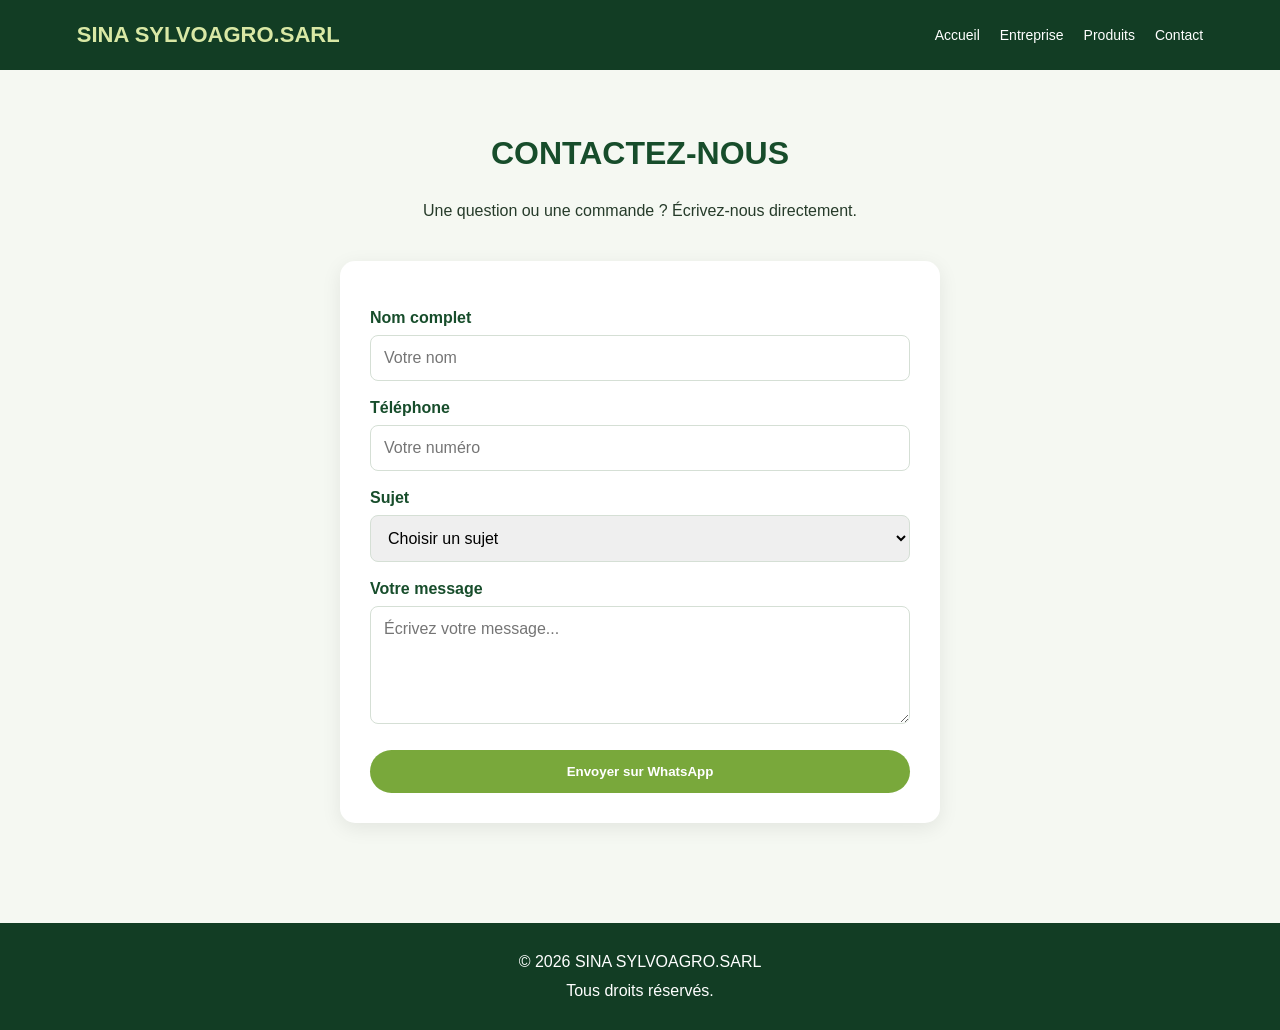
==== pages/contact.html @ 4dee8718 "Premiere version du site SINA SYLVOAGRO" ====
<!DOCTYPE html>
<html lang="fr">
<head>
    <meta charset="UTF-8">
    <meta name="viewport" content="width=device-width, initial-scale=1.0">

    <title>Contact | SINA SYLVOAGRO.SARL</title>

    <link rel="stylesheet" href="../style.css">
</head>

<body>

<header>
    <div class="logo">SINA SYLVOAGRO.SARL</div>

    <nav>
        <a href="../index.html">Accueil</a>
        <a href="entreprise.html">Entreprise</a>
        <a href="produits.html">Produits</a>
        <a href="contact.html">Contact</a>
    </nav>
</header>

<main class="presentation">

    <h1>CONTACTEZ-NOUS</h1>

    <p>
        Une question ou une commande ?
        Écrivez-nous directement.
    </p>

    <div class="formulaire">

        <form id="contactForm">

            <label for="nom">Nom complet</label>
            <input type="text" id="nom"
                   placeholder="Votre nom" required>

            <label for="telephone">Téléphone</label>
            <input type="tel" id="telephone"
                   placeholder="Votre numéro" required>

            <label for="sujet">Sujet</label>
            <select id="sujet" required>
                <option value="">Choisir un sujet</option>
                <option value="Commande">Commande</option>
                <option value="Information">Demande d'information</option>
                <option value="Partenariat">Partenariat</option>
                <option value="Autre">Autre</option>
            </select>

            <label for="message">Votre message</label>
            <textarea id="message"
                      placeholder="Écrivez votre message..."
                      rows="5" required></textarea>

            <button type="submit" class="bouton">
                Envoyer sur WhatsApp
            </button>

        </form>

    </div>

</main>

<footer>
    <p>© 2026 SINA SYLVOAGRO.SARL</p>
    <p>Tous droits réservés.</p>
</footer>

<script src="../script.js"></script>

</body>
</html>
---- style.css ----
/* DESIGN GENERAL */
* {
    margin: 0;
    padding: 0;
    box-sizing: border-box;
}

body {
    font-family: Arial, sans-serif;
    background: #f5f8f2;
    color: #263b2a;
}

/* MENU */
header {
    background: #123d24;
    color: white;
    padding: 22px 6%;
    display: flex;
    justify-content: space-between;
    align-items: center;
    flex-wrap: wrap;
    gap: 18px;
}

.logo {
    font-size: 22px;
    font-weight: bold;
    color: #d9e8a5;
}

nav {
    display: flex;
    gap: 20px;
    flex-wrap: wrap;
}

nav a {
    color: white;
    text-decoration: none;
    font-size: 14px;
}

/* ACCUEIL */
.accueil {
    min-height: 430px;
    background: linear-gradient(
        rgba(5, 35, 15, 0.75),
        rgba(5, 35, 15, 0.75)
    ), url("images/accueil.jpg");

    background-size: cover;
    background-position: center;
    color: white;
    padding: 100px 8%;
    text-align: center;
}

.accueil h1 {
    font-size: 38px;
    margin-bottom: 20px;
}

.accueil p {
    font-size: 18px;
    margin-bottom: 30px;
    line-height: 1.6;
}

.bouton {
    display: inline-block;
    background: #79a83b;
    color: white;
    padding: 14px 25px;
    border-radius: 30px;
    text-decoration: none;
    font-weight: bold;
}

/* PRESENTATION */
.presentation {
    padding: 65px 8%;
    text-align: center;
}

.presentation h2 {
    color: #246336;
    font-size: 30px;
    margin-bottom: 20px;
}

.presentation p {
    max-width: 700px;
    margin: auto;
    line-height: 1.8;
}

/* PIED DE PAGE */
footer {
    background: #123d24;
    color: white;
    text-align: center;
    padding: 25px;
    line-height: 1.8;
}

/* TELEPHONES */
@media (max-width: 600px) {
    header {
        flex-direction: column;
    }

    nav {
        justify-content: center;
        gap: 12px;
    }

    .accueil {
        padding: 80px 6%;
    }

    .accueil h1 {
        font-size: 28px;
    }

    .accueil p {
        font-size: 16px;
    }
}


/* CATALOGUE DES PRODUITS */

.catalogue {
    display: grid;
    grid-template-columns: repeat(
        auto-fit,
        minmax(230px, 1fr)
    );
    gap: 25px;
    margin: 40px auto;
    max-width: 1000px;
}

.produit {
    background: white;
    padding: 30px 20px;
    border-radius: 15px;
    box-shadow: 0 5px 20px rgba(0,0,0,0.08);
    transition: 0.3s;
}

.produit:hover {
    transform: translateY(-5px);
    box-shadow: 0 10px 25px rgba(0,0,0,0.15);
}

.produit h2 {
    color: #246336;
    margin-bottom: 15px;
}

.produit p {
    line-height: 1.7;
}

/* TITRES DES PAGES */

.presentation h1 {
    color: #174d2b;
    margin-bottom: 25px;
}

/* BOUTONS */

.bouton {
    transition: 0.3s;
}

.bouton:hover {
    background: #174d2b;
    transform: scale(1.03);
}


/* FORMULAIRE DE CONTACT */

.formulaire {
    max-width: 600px;
    margin: 35px auto;
    padding: 30px;
    background: white;
    border-radius: 15px;
    box-shadow: 0 5px 20px rgba(0,0,0,0.08);
    text-align: left;
}

.formulaire label {
    display: block;
    margin: 18px 0 8px;
    color: #174d2b;
    font-weight: bold;
}

.formulaire input,
.formulaire select,
.formulaire textarea {
    width: 100%;
    padding: 13px;
    border: 1px solid #d5dfd5;
    border-radius: 8px;
    font-size: 16px;
    font-family: Arial, sans-serif;
}

.formulaire textarea {
    resize: vertical;
}

.formulaire button {
    margin-top: 22px;
    border: none;
    cursor: pointer;
    width: 100%;
}
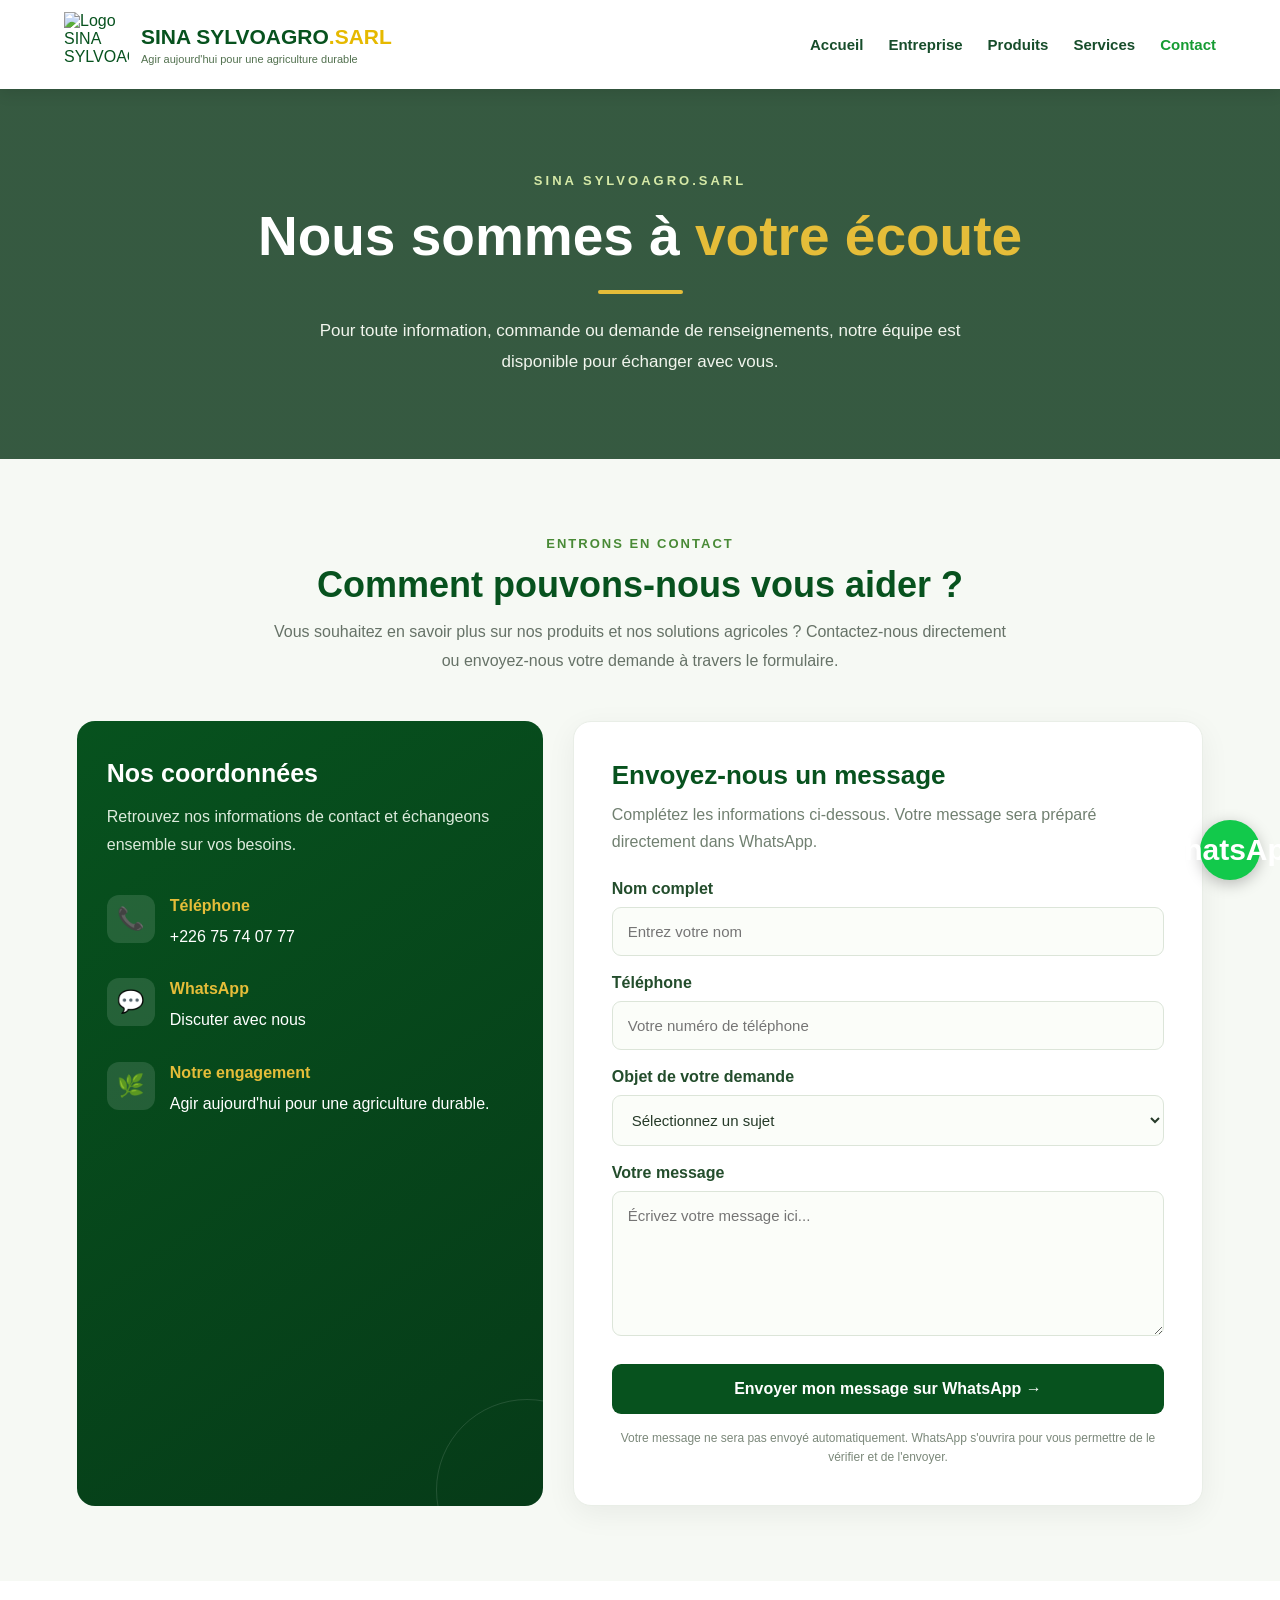
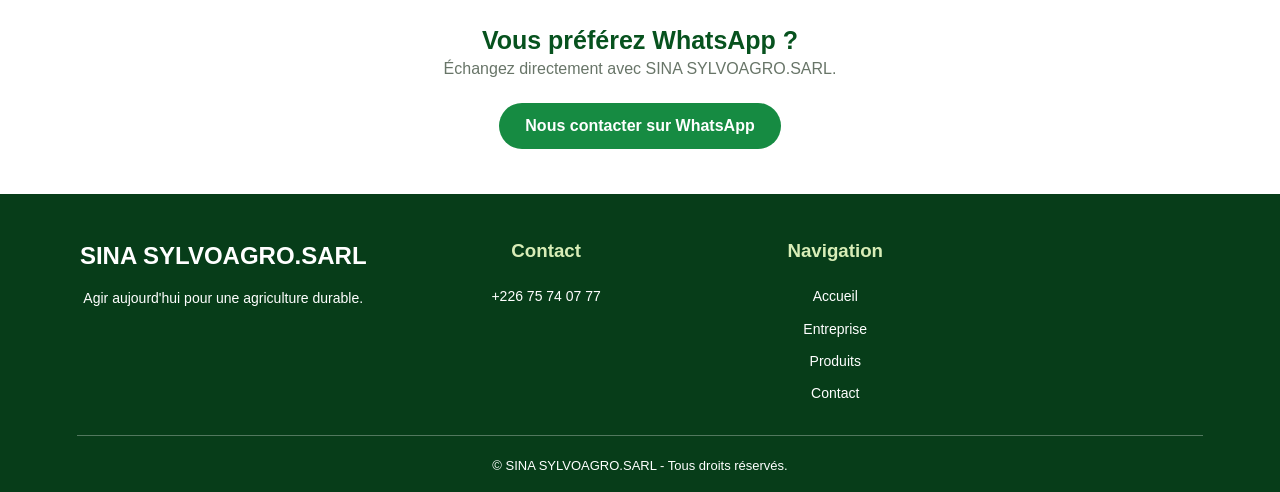
==== commit a23e9690: "Modernisation des pages Entreprise et Contact" ====
--- a/pages/contact.html
+++ b/pages/contact.html
@@ -1,80 +1,584 @@
-
 <!DOCTYPE html>
 <html lang="fr">
 <head>
     <meta charset="UTF-8">
     <meta name="viewport" content="width=device-width, initial-scale=1.0">
+    <meta name="theme-color" content="#07521e">
+
+    <meta name="description" content="Contactez SINA SYLVOAGRO.SARL pour vos commandes, renseignements et conseils agricoles au Burkina Faso.">
 
     <title>Contact | SINA SYLVOAGRO.SARL</title>
 
     <link rel="stylesheet" href="../style.css">
+
+    <style>
+        * {
+            box-sizing: border-box;
+        }
+
+        .contact-hero {
+            min-height: 370px;
+            display: flex;
+            align-items: center;
+            justify-content: center;
+            text-align: center;
+            padding: 70px 20px;
+            color: white;
+            background:
+                linear-gradient(rgba(0, 45, 15, .78), rgba(0, 45, 15, .78)),
+                url("https://images.unsplash.com/photo-1500382017468-9049fed747ef?w=1800&q=85")
+                center/cover no-repeat;
+        }
+
+        .contact-hero .surtitre {
+            color: #d6e9a7;
+            letter-spacing: 3px;
+            font-weight: bold;
+        }
+
+        .contact-hero h1 {
+            font-size: clamp(35px, 6vw, 55px);
+            margin: 15px 0;
+            color: white;
+        }
+
+        .contact-hero h1 span {
+            color: #e5bd39;
+        }
+
+        .contact-hero .description {
+            max-width: 650px;
+            margin: auto;
+            font-size: 17px;
+            line-height: 1.8;
+            color: #f1f5ed;
+        }
+
+        .trait-contact {
+            width: 85px;
+            height: 4px;
+            background: #e5bd39;
+            margin: 22px auto;
+            border-radius: 10px;
+        }
+
+        .contact-section {
+            padding: 75px 6%;
+            background: #f6f9f4;
+        }
+
+        .contact-intro {
+            text-align: center;
+            max-width: 750px;
+            margin: 0 auto 45px;
+        }
+
+        .contact-intro .petit-titre {
+            color: #498a36;
+            font-weight: bold;
+            letter-spacing: 2px;
+            text-transform: uppercase;
+            font-size: 13px;
+        }
+
+        .contact-intro h2 {
+            color: #07521e;
+            font-size: clamp(27px, 4vw, 36px);
+            margin: 12px 0;
+        }
+
+        .contact-intro p {
+            color: #667267;
+            line-height: 1.8;
+        }
+
+        .contact-layout {
+            max-width: 1150px;
+            margin: auto;
+            display: grid;
+            grid-template-columns: .85fr 1.15fr;
+            gap: 30px;
+            align-items: stretch;
+        }
+
+        .contact-infos {
+            background: linear-gradient(145deg, #07521e, #063b18);
+            color: white;
+            padding: 38px 30px;
+            border-radius: 18px;
+            position: relative;
+            overflow: hidden;
+        }
+
+        .contact-infos::after {
+            content: "";
+            position: absolute;
+            width: 180px;
+            height: 180px;
+            border: 1px solid rgba(255,255,255,.12);
+            border-radius: 50%;
+            right: -75px;
+            bottom: -75px;
+        }
+
+        .contact-infos h3 {
+            font-size: 25px;
+            margin: 0 0 15px;
+            color: white;
+        }
+
+        .contact-infos .intro-infos {
+            color: #dcebdc;
+            line-height: 1.8;
+            margin-bottom: 35px;
+        }
+
+        .contact-item {
+            display: flex;
+            align-items: flex-start;
+            gap: 15px;
+            margin: 28px 0;
+        }
+
+        .contact-icon {
+            width: 48px;
+            height: 48px;
+            min-width: 48px;
+            display: flex;
+            align-items: center;
+            justify-content: center;
+            background: rgba(255,255,255,.12);
+            border-radius: 12px;
+            font-size: 22px;
+        }
+
+        .contact-item h4 {
+            margin: 2px 0 8px;
+            color: #e5bd39;
+            font-size: 16px;
+        }
+
+        .contact-item p,
+        .contact-item a {
+            color: white;
+            text-decoration: none;
+            line-height: 1.7;
+            overflow-wrap: anywhere;
+        }
+
+        .contact-item a:hover {
+            color: #e5bd39;
+        }
+
+        .contact-form-card {
+            background: white;
+            padding: 38px;
+            border-radius: 18px;
+            box-shadow: 0 8px 30px rgba(0,0,0,.06);
+            border: 1px solid #e9eee7;
+        }
+
+        .contact-form-card h3 {
+            color: #07521e;
+            font-size: 26px;
+            margin: 0 0 10px;
+        }
+
+        .form-description {
+            color: #718071;
+            line-height: 1.7;
+            margin-bottom: 25px;
+        }
+
+        .contact-form-card label {
+            display: block;
+            color: #234d2c;
+            font-weight: 600;
+            margin: 18px 0 9px;
+        }
+
+        .contact-form-card input,
+        .contact-form-card select,
+        .contact-form-card textarea {
+            width: 100%;
+            padding: 15px;
+            border: 1px solid #dce5d9;
+            border-radius: 9px;
+            background: #fbfdf9;
+            font-size: 15px;
+            font-family: inherit;
+            color: #263a29;
+            transition: .2s;
+        }
+
+        .contact-form-card input:focus,
+        .contact-form-card select:focus,
+        .contact-form-card textarea:focus {
+            outline: none;
+            border-color: #398c43;
+            box-shadow: 0 0 0 3px rgba(57,140,67,.10);
+        }
+
+        .contact-form-card textarea {
+            min-height: 145px;
+            resize: vertical;
+        }
+
+        .contact-form-card button {
+            width: 100%;
+            margin-top: 24px;
+            padding: 16px;
+            border: none;
+            border-radius: 9px;
+            background: #07521e;
+            color: white;
+            font-weight: bold;
+            font-size: 16px;
+            cursor: pointer;
+            transition: .3s;
+        }
+
+        .contact-form-card button:hover {
+            background: #0b7130;
+            transform: translateY(-2px);
+        }
+
+        .form-note {
+            text-align: center;
+            color: #7b887a;
+            font-size: 12px;
+            line-height: 1.6;
+            margin-top: 15px;
+        }
+
+        .contact-bas {
+            background: white;
+            padding: 45px 6%;
+            text-align: center;
+        }
+
+        .contact-bas h2 {
+            color: #07521e;
+            font-size: 25px;
+        }
+
+        .contact-bas p {
+            color: #687568;
+            line-height: 1.7;
+            margin-bottom: 20px;
+        }
+
+        .contact-whatsapp {
+            display: inline-block;
+            padding: 14px 26px;
+            border-radius: 30px;
+            background: #168b42;
+            color: white;
+            font-weight: bold;
+            text-decoration: none;
+            transition: .3s;
+        }
+
+        .contact-whatsapp:hover {
+            background: #07521e;
+        }
+
+        @media(max-width: 850px) {
+            .contact-layout {
+                grid-template-columns: 1fr;
+            }
+        }
+
+        @media(max-width: 600px) {
+            .contact-hero {
+                min-height: 300px;
+                padding: 55px 18px;
+            }
+
+            .contact-section {
+                padding: 50px 5%;
+            }
+
+            .contact-infos,
+            .contact-form-card {
+                padding: 27px 20px;
+            }
+
+            .contact-bas {
+                padding: 35px 5%;
+            }
+        }
+    </style>
 </head>
 
 <body>
 
-<header>
-    <div class="logo">SINA SYLVOAGRO.SARL</div>
-
-    <nav>
+<!-- EN-TÊTE -->
+<header class="site-header">
+
+    <a href="../index.html" class="identite">
+        <img src="../images/logo.png"
+             alt="Logo SINA SYLVOAGRO"
+             class="logo-image">
+
+        <span class="nom-entreprise">
+            SINA SYLVOAGRO<span>.SARL</span>
+            <small>Agir aujourd'hui pour une agriculture durable</small>
+        </span>
+    </a>
+
+    <button class="menu-toggle"
+            id="menuToggle"
+            aria-label="Ouvrir le menu"
+            aria-expanded="false">
+        <span></span>
+        <span></span>
+        <span></span>
+    </button>
+
+    <nav class="menu-principal" id="menuPrincipal">
         <a href="../index.html">Accueil</a>
         <a href="entreprise.html">Entreprise</a>
         <a href="produits.html">Produits</a>
-        <a href="contact.html">Contact</a>
+        <a href="../index.html#services">Services</a>
+        <a href="contact.html" class="active">Contact</a>
     </nav>
+
 </header>
 
-<main class="presentation">
-
-    <h1>CONTACTEZ-NOUS</h1>
-
-    <p>
-        Une question ou une commande ?
-        Écrivez-nous directement.
+<main>
+
+    <!-- GRANDE BANNIÈRE -->
+    <section class="contact-hero">
+
+        <div>
+            <span class="surtitre">SINA SYLVOAGRO.SARL</span>
+
+            <h1>Nous sommes à <span>votre écoute</span></h1>
+
+            <div class="trait-contact"></div>
+
+            <p class="description">
+                Pour toute information, commande ou demande de renseignements,
+                notre équipe est disponible pour échanger avec vous.
+            </p>
+        </div>
+
+    </section>
+
+    <!-- SECTION CONTACT -->
+    <section class="contact-section">
+
+        <div class="contact-intro">
+
+            <span class="petit-titre">Entrons en contact</span>
+
+            <h2>Comment pouvons-nous vous aider ?</h2>
+
+            <p>
+                Vous souhaitez en savoir plus sur nos produits et nos solutions
+                agricoles ? Contactez-nous directement ou envoyez-nous
+                votre demande à travers le formulaire.
+            </p>
+
+        </div>
+
+        <div class="contact-layout">
+
+            <!-- COORDONNÉES -->
+            <div class="contact-infos">
+
+                <h3>Nos coordonnées</h3>
+
+                <p class="intro-infos">
+                    Retrouvez nos informations de contact et échangeons
+                    ensemble sur vos besoins.
+                </p>
+
+                <div class="contact-item">
+
+                    <div class="contact-icon">📞</div>
+
+                    <div>
+                        <h4>Téléphone</h4>
+                        <a href="tel:+22675740777">
+                            +226 75 74 07 77
+                        </a>
+                    </div>
+
+                </div>
+
+                <div class="contact-item">
+
+                    <div class="contact-icon">💬</div>
+
+                    <div>
+                        <h4>WhatsApp</h4>
+                        <a href="https://wa.me/22675740777"
+                           target="_blank"
+                           rel="noopener">
+                            Discuter avec nous
+                        </a>
+                    </div>
+
+                </div>
+
+                <div class="contact-item">
+
+                    <div class="contact-icon">🌿</div>
+
+                    <div>
+                        <h4>Notre engagement</h4>
+                        <p>
+                            Agir aujourd'hui pour une agriculture durable.
+                        </p>
+                    </div>
+
+                </div>
+
+            </div>
+
+            <!-- FORMULAIRE -->
+            <div class="contact-form-card">
+
+                <h3>Envoyez-nous un message</h3>
+
+                <p class="form-description">
+                    Complétez les informations ci-dessous.
+                    Votre message sera préparé directement dans WhatsApp.
+                </p>
+
+                <form id="contactForm">
+
+                    <label for="nom">Nom complet</label>
+
+                    <input
+                        type="text"
+                        id="nom"
+                        name="nom"
+                        placeholder="Entrez votre nom"
+                        required
+                    >
+
+                    <label for="telephone">Téléphone</label>
+
+                    <input
+                        type="tel"
+                        id="telephone"
+                        name="telephone"
+                        placeholder="Votre numéro de téléphone"
+                        required
+                    >
+
+                    <label for="sujet">Objet de votre demande</label>
+
+                    <select id="sujet" name="sujet" required>
+                        <option value="">Sélectionnez un sujet</option>
+                        <option value="Informations sur les produits">
+                            Informations sur les produits
+                        </option>
+                        <option value="Commande de produits">
+                            Commande de produits
+                        </option>
+                        <option value="Conseils agricoles">
+                            Conseils agricoles
+                        </option>
+                        <option value="Partenariat">
+                            Partenariat
+                        </option>
+                        <option value="Autre demande">
+                            Autre demande
+                        </option>
+                    </select>
+
+                    <label for="message">Votre message</label>
+
+                    <textarea
+                        id="message"
+                        name="message"
+                        placeholder="Écrivez votre message ici..."
+                        required
+                    ></textarea>
+
+                    <button type="submit">
+                        Envoyer mon message sur WhatsApp →
+                    </button>
+
+                    <p class="form-note">
+                        Votre message ne sera pas envoyé automatiquement.
+                        WhatsApp s'ouvrira pour vous permettre de le vérifier
+                        et de l'envoyer.
+                    </p>
+
+                </form>
+
+            </div>
+
+        </div>
+
+    </section>
+
+    <!-- RAPPEL WHATSAPP -->
+    <section class="contact-bas">
+
+        <h2>Vous préférez WhatsApp ?</h2>
+
+        <p>
+            Échangez directement avec SINA SYLVOAGRO.SARL.
+        </p>
+
+        <a class="contact-whatsapp"
+           href="https://wa.me/22675740777"
+           target="_blank"
+           rel="noopener">
+            Nous contacter sur WhatsApp
+        </a>
+
+    </section>
+
+</main>
+
+<!-- PIED DE PAGE -->
+<footer class="site-footer">
+
+    <div class="footer-contenu">
+
+        <div class="footer-identite">
+            <h2>SINA SYLVOAGRO.SARL</h2>
+            <p>Agir aujourd'hui pour une agriculture durable.</p>
+        </div>
+
+        <div class="footer-contact">
+            <h3>Contact</h3>
+            <p>+226 75 74 07 77</p>
+        </div>
+
+        <div class="footer-liens">
+            <h3>Navigation</h3>
+            <a href="../index.html">Accueil</a>
+            <a href="entreprise.html">Entreprise</a>
+            <a href="produits.html">Produits</a>
+            <a href="contact.html">Contact</a>
+        </div>
+
+    </div>
+
+    <p class="copyright">
+        © SINA SYLVOAGRO.SARL - Tous droits réservés.
     </p>
 
-    <div class="formulaire">
-
-        <form id="contactForm">
-
-            <label for="nom">Nom complet</label>
-            <input type="text" id="nom"
-                   placeholder="Votre nom" required>
-
-            <label for="telephone">Téléphone</label>
-            <input type="tel" id="telephone"
-                   placeholder="Votre numéro" required>
-
-            <label for="sujet">Sujet</label>
-            <select id="sujet" required>
-                <option value="">Choisir un sujet</option>
-                <option value="Commande">Commande</option>
-                <option value="Information">Demande d'information</option>
-                <option value="Partenariat">Partenariat</option>
-                <option value="Autre">Autre</option>
-            </select>
-
-            <label for="message">Votre message</label>
-            <textarea id="message"
-                      placeholder="Écrivez votre message..."
-                      rows="5" required></textarea>
-
-            <button type="submit" class="bouton">
-                Envoyer sur WhatsApp
-            </button>
-
-        </form>
-
-    </div>
-
-</main>
-
-<footer>
-    <p>© 2026 SINA SYLVOAGRO.SARL</p>
-    <p>Tous droits réservés.</p>
 </footer>
+
+<!-- BOUTON WHATSAPP FLOTTANT -->
+<a href="https://wa.me/22675740777"
+   class="whatsapp-flottant"
+   target="_blank"
+   rel="noopener"
+   aria-label="Contacter sur WhatsApp">
+    WhatsApp
+</a>
 
 <script src="../script.js"></script>
 
 </body>
 </html>
-
--- a/style.css
+++ b/style.css
@@ -226,3 +226,787 @@
 }
 
 
+
+/* =========================================
+   NOUVEL ACCUEIL SINA SYLVOAGRO.SARL
+   ========================================= */
+
+html {
+    scroll-behavior: smooth;
+    scroll-padding-top: 90px;
+}
+
+.site-header {
+    position: sticky;
+    top: 0;
+    z-index: 1000;
+    width: 100%;
+    min-height: 85px;
+    padding: 12px 5%;
+    display: flex;
+    align-items: center;
+    justify-content: space-between;
+    flex-direction: row;
+    flex-wrap: nowrap;
+    gap: 20px;
+    background: #fff;
+    box-shadow: 0 3px 15px rgba(0,0,0,.12);
+}
+
+.identite {
+    display: flex;
+    align-items: center;
+    gap: 12px;
+    color: #07521e;
+    text-decoration: none;
+    min-width: 0;
+}
+
+.logo-image {
+    width: 65px;
+    height: 65px;
+    object-fit: contain;
+}
+
+.nom-entreprise {
+    font-size: 21px;
+    font-weight: 800;
+    white-space: nowrap;
+}
+
+.nom-entreprise > span,
+.hero h1 span {
+    color: #e6b900;
+}
+
+.nom-entreprise small {
+    display: block;
+    margin-top: 4px;
+    font-size: 11px;
+    font-weight: 500;
+    color: #52714f;
+}
+
+.menu-principal {
+    display: flex;
+    align-items: center;
+    gap: 25px;
+}
+
+.menu-principal a {
+    color: #174d2b;
+    text-decoration: none;
+    font-size: 15px;
+    font-weight: bold;
+    transition: .3s;
+}
+
+.menu-principal a:hover,
+.menu-principal a.active {
+    color: #159b32;
+}
+
+.menu-toggle {
+    display: none;
+    border: none;
+    background: transparent;
+    cursor: pointer;
+    padding: 8px;
+}
+
+.menu-toggle span {
+    display: block;
+    width: 27px;
+    height: 3px;
+    margin: 5px;
+    border-radius: 5px;
+    background: #07521e;
+}
+
+
+/* GRANDE IMAGE D'ACCUEIL */
+
+.hero {
+    min-height: 490px;
+    position: relative;
+    display: flex;
+    align-items: center;
+    padding: 75px 7%;
+    color: white;
+
+    background:
+        linear-gradient(
+            90deg,
+            rgba(0, 48, 15, .88),
+            rgba(0, 60, 15, .48),
+            rgba(0, 30, 10, .12)
+        ),
+        url("https://images.unsplash.com/photo-1500382017468-9049fed747ef?w=1800&q=85")
+        center 55% / cover no-repeat;
+}
+
+.hero-contenu {
+    max-width: 750px;
+    position: relative;
+    z-index: 2;
+}
+
+.hero-petit-titre {
+    color: #d8f4b9;
+    font-weight: bold;
+    font-size: 15px;
+    margin-bottom: 15px;
+}
+
+.hero h1 {
+    font-size: clamp(35px, 5vw, 60px);
+    line-height: 1.15;
+    margin-bottom: 18px;
+    color: white;
+}
+
+.hero-description {
+    font-size: clamp(18px, 2.5vw, 25px);
+    line-height: 1.5;
+    font-weight: bold;
+    max-width: 650px;
+    margin-bottom: 30px;
+}
+
+.hero-boutons {
+    display: flex;
+    gap: 15px;
+    flex-wrap: wrap;
+}
+
+.btn {
+    display: inline-flex;
+    justify-content: center;
+    align-items: center;
+    padding: 14px 25px;
+    border-radius: 35px;
+    text-decoration: none;
+    font-weight: bold;
+    transition: .3s;
+}
+
+.btn-vert {
+    background: #13a832;
+    color: white;
+}
+
+.btn-vert:hover {
+    background: #07521e;
+    transform: translateY(-3px);
+}
+
+.btn-contour {
+    color: white;
+    border: 2px solid white;
+    background: transparent;
+}
+
+.btn-contour:hover {
+    background: white;
+    color: #07521e;
+}
+
+.fleche-bas {
+    position: absolute;
+    bottom: 12px;
+    left: 50%;
+    transform: translateX(-50%);
+    width: 43px;
+    height: 43px;
+    display: flex;
+    align-items: center;
+    justify-content: center;
+    border-radius: 50%;
+    background: white;
+    color: #07521e;
+    text-decoration: none;
+    font-size: 28px;
+    font-weight: bold;
+    animation: descendre 1.5s infinite;
+}
+
+@keyframes descendre {
+    0%, 100% { transform: translate(-50%, 0); }
+    50% { transform: translate(-50%, 8px); }
+}
+
+
+/* CHIFFRES CLÉS */
+
+.chiffres {
+    display: grid;
+    grid-template-columns: repeat(3, 1fr);
+    background: #07521e;
+    color: white;
+    padding: 25px 5%;
+    text-align: center;
+}
+
+.chiffre {
+    padding: 8px 15px;
+    border-right: 1px solid rgba(255,255,255,.5);
+}
+
+.chiffre:last-child {
+    border-right: none;
+}
+
+.chiffre strong {
+    display: block;
+    color: #f2d000;
+    font-size: 29px;
+    margin-bottom: 5px;
+}
+
+.chiffre span {
+    font-size: 15px;
+}
+
+
+/* SERVICES */
+
+.section-services {
+    padding: 45px 6%;
+    background: white;
+}
+
+.section-services > h2,
+.titre-section h2 {
+    text-align: center;
+    color: #07521e;
+    font-size: 30px;
+    margin-bottom: 30px;
+}
+
+.services-grille {
+    display: grid;
+    grid-template-columns: repeat(3, 1fr);
+    gap: 25px;
+}
+
+.service {
+    display: flex;
+    align-items: center;
+    gap: 17px;
+    padding: 15px;
+}
+
+.service-icone {
+    min-width: 65px;
+    height: 65px;
+    border-radius: 50%;
+    background: #087c29;
+    color: white;
+    display: flex;
+    justify-content: center;
+    align-items: center;
+    font-size: 29px;
+}
+
+.service h3 {
+    color: #07521e;
+    font-size: 19px;
+    margin-bottom: 7px;
+}
+
+.service p {
+    line-height: 1.5;
+    font-size: 14px;
+}
+
+
+/* PRÉSENTATION */
+
+.presentation-accueil {
+    display: grid;
+    grid-template-columns: 1fr 1fr;
+    align-items: center;
+    gap: 45px;
+    padding: 60px 7%;
+    background: #eaf6e6;
+}
+
+.photo-equipe {
+    min-height: 260px;
+    position: relative;
+    overflow: hidden;
+    border-radius: 18px;
+    background: #d4e8cd;
+    box-shadow: 0 5px 18px rgba(0,0,0,.12);
+}
+
+.photo-equipe img {
+    position: relative;
+    z-index: 2;
+    width: 100%;
+    height: 100%;
+    min-height: 260px;
+    object-fit: cover;
+}
+
+.photo-placeholder {
+    position: absolute;
+    inset: 0;
+    display: flex;
+    flex-direction: column;
+    justify-content: center;
+    align-items: center;
+    padding: 20px;
+    text-align: center;
+    color: #386c3d;
+}
+
+.photo-placeholder span {
+    font-size: 45px;
+}
+
+.texte-presentation h2 {
+    font-size: 32px;
+    color: #07521e;
+    margin-bottom: 20px;
+}
+
+.texte-presentation p {
+    line-height: 1.8;
+    margin-bottom: 15px;
+}
+
+.surtitre {
+    color: #168735;
+    font-size: 13px;
+    font-weight: bold;
+    text-transform: uppercase;
+    letter-spacing: 1px;
+}
+
+
+/* PRODUITS */
+
+.section-produits {
+    padding: 60px 7%;
+    background: #fff;
+    text-align: center;
+}
+
+.titre-section p {
+    margin-top: -15px;
+    margin-bottom: 30px;
+    color: #526452;
+}
+
+.produits-accueil {
+    display: grid;
+    grid-template-columns: repeat(2, minmax(0, 1fr));
+    gap: 30px;
+    margin-bottom: 30px;
+}
+
+.carte-produit {
+    overflow: hidden;
+    border-radius: 16px;
+    background: #f5faf2;
+    box-shadow: 0 5px 18px rgba(0,0,0,.09);
+    text-align: left;
+}
+
+.produit-photo {
+    height: 210px;
+    position: relative;
+    background: #dcebd6;
+    overflow: hidden;
+}
+
+.produit-photo img {
+    position: relative;
+    z-index: 2;
+    width: 100%;
+    height: 100%;
+    object-fit: cover;
+}
+
+.produit-placeholder {
+    position: absolute;
+    inset: 0;
+    display: flex;
+    justify-content: center;
+    align-items: center;
+    color: #386c3d;
+    font-weight: bold;
+}
+
+.produit-infos {
+    padding: 20px;
+}
+
+.produit-infos h3 {
+    color: #07521e;
+    font-size: 22px;
+    margin-bottom: 10px;
+}
+
+.produit-infos p {
+    line-height: 1.6;
+    margin-bottom: 12px;
+}
+
+.produit-infos a {
+    color: #087c29;
+    font-weight: bold;
+    text-decoration: none;
+}
+
+.btn-centre {
+    margin: 10px auto;
+}
+
+
+/* AVANTAGES */
+
+.section-avantages {
+    padding: 55px 6%;
+    background: #eaf6e6;
+}
+
+.avantages-grille {
+    display: grid;
+    grid-template-columns: repeat(4, 1fr);
+    gap: 20px;
+    text-align: center;
+}
+
+.avantage {
+    padding: 15px;
+}
+
+.avantage > span {
+    display: inline-flex;
+    justify-content: center;
+    align-items: center;
+    width: 55px;
+    height: 55px;
+    margin-bottom: 12px;
+    border: 2px solid #087c29;
+    border-radius: 50%;
+    color: #087c29;
+    font-size: 26px;
+    font-weight: bold;
+}
+
+.avantage h3 {
+    color: #07521e;
+    margin-bottom: 8px;
+}
+
+.avantage p {
+    font-size: 14px;
+    line-height: 1.5;
+}
+
+
+/* APPEL À L'ACTION */
+
+.appel-contact {
+    display: flex;
+    justify-content: space-between;
+    align-items: center;
+    gap: 20px;
+    padding: 35px 7%;
+    background: #07521e;
+    color: white;
+}
+
+.appel-contact h2 {
+    margin-bottom: 8px;
+    font-size: 25px;
+}
+
+.btn-whatsapp {
+    background: #13b936;
+    color: white;
+    white-space: nowrap;
+}
+
+.btn-whatsapp:hover {
+    background: white;
+    color: #07521e;
+}
+
+
+/* PIED DE PAGE */
+
+.site-footer {
+    background: #073d19;
+    color: white;
+    padding: 40px 6% 15px;
+}
+
+.footer-contenu {
+    display: grid;
+    grid-template-columns: 1.3fr 1.3fr 1fr 1fr;
+    gap: 30px;
+    margin-bottom: 30px;
+}
+
+.footer-identite,
+.footer-contact,
+.footer-liens,
+.footer-social {
+    display: flex;
+    flex-direction: column;
+    gap: 10px;
+}
+
+.footer-logo {
+    width: 65px;
+    height: 65px;
+    object-fit: contain;
+}
+
+.footer-contenu h3 {
+    color: #d8edb7;
+    margin-bottom: 8px;
+}
+
+.footer-contenu p,
+.footer-contenu a {
+    color: white;
+    font-size: 14px;
+    line-height: 1.6;
+    text-decoration: none;
+}
+
+.footer-contenu a:hover {
+    color: #d8edb7;
+}
+
+.copyright {
+    padding-top: 18px;
+    border-top: 1px solid rgba(255,255,255,.3);
+    text-align: center;
+    font-size: 13px;
+}
+
+
+/* WHATSAPP FLOTTANT */
+
+.whatsapp-flottant {
+    position: fixed;
+    right: 20px;
+    bottom: 20px;
+    z-index: 2000;
+    width: 60px;
+    height: 60px;
+    display: flex;
+    justify-content: center;
+    align-items: center;
+    border-radius: 50%;
+    background: #12c94b;
+    color: white;
+    text-decoration: none;
+    font-size: 30px;
+    font-weight: bold;
+    box-shadow: 0 4px 15px rgba(0,0,0,.25);
+    transition: .3s;
+}
+
+.whatsapp-flottant:hover {
+    transform: scale(1.1);
+}
+
+
+/* ADAPTATION AUX TABLETTES */
+
+@media (max-width: 900px) {
+
+    .site-header {
+        padding: 12px 4%;
+    }
+
+    .menu-principal {
+        gap: 13px;
+    }
+
+    .menu-principal a {
+        font-size: 13px;
+    }
+
+    .nom-entreprise {
+        font-size: 17px;
+    }
+
+    .services-grille {
+        gap: 8px;
+    }
+
+    .service {
+        padding: 8px;
+    }
+
+    .avantages-grille {
+        grid-template-columns: repeat(2, 1fr);
+    }
+
+    .footer-contenu {
+        grid-template-columns: repeat(2, 1fr);
+    }
+}
+
+
+/* ADAPTATION AUX TÉLÉPHONES */
+
+@media (max-width: 650px) {
+
+    .site-header {
+        min-height: 75px;
+        padding: 8px 4%;
+    }
+
+    .logo-image {
+        width: 48px;
+        height: 48px;
+    }
+
+    .nom-entreprise {
+        font-size: 15px;
+    }
+
+    .nom-entreprise small {
+        font-size: 9px;
+        white-space: normal;
+    }
+
+    .menu-toggle {
+        display: block;
+    }
+
+    .menu-principal {
+        display: none;
+        position: absolute;
+        top: 100%;
+        left: 0;
+        width: 100%;
+        padding: 20px;
+        flex-direction: column;
+        align-items: stretch;
+        gap: 0;
+        background: white;
+        box-shadow: 0 8px 12px rgba(0,0,0,.12);
+    }
+
+    .menu-principal.ouvert {
+        display: flex;
+    }
+
+    .menu-principal a {
+        padding: 13px;
+        border-bottom: 1px solid #e5eee3;
+        font-size: 15px;
+    }
+
+    .hero {
+        min-height: 440px;
+        padding: 65px 6%;
+        background-position: center;
+    }
+
+    .hero h1 {
+        font-size: 34px;
+    }
+
+    .hero-description {
+        font-size: 18px;
+    }
+
+    .hero-boutons {
+        flex-direction: column;
+        align-items: flex-start;
+    }
+
+    .btn {
+        padding: 13px 20px;
+    }
+
+    .chiffres {
+        grid-template-columns: 1fr;
+        padding: 12px 5%;
+    }
+
+    .chiffre {
+        border-right: none;
+        border-bottom: 1px solid rgba(255,255,255,.3);
+        padding: 15px;
+    }
+
+    .chiffre:last-child {
+        border-bottom: none;
+    }
+
+    .section-services,
+    .section-produits,
+    .section-avantages {
+        padding: 40px 5%;
+    }
+
+    .services-grille {
+        grid-template-columns: 1fr;
+    }
+
+    .service {
+        padding: 12px 5px;
+    }
+
+    .presentation-accueil {
+        grid-template-columns: 1fr;
+        gap: 25px;
+        padding: 40px 5%;
+    }
+
+    .photo-equipe {
+        min-height: 210px;
+    }
+
+    .photo-equipe img {
+        min-height: 210px;
+    }
+
+    .texte-presentation h2 {
+        font-size: 27px;
+    }
+
+    .produits-accueil {
+        grid-template-columns: 1fr;
+    }
+
+    .produit-photo {
+        height: 190px;
+    }
+
+    .avantages-grille {
+        grid-template-columns: repeat(2, 1fr);
+        gap: 8px;
+    }
+
+    .appel-contact {
+        flex-direction: column;
+        align-items: flex-start;
+        padding: 30px 6%;
+    }
+
+    .footer-contenu {
+        grid-template-columns: 1fr;
+        gap: 25px;
+    }
+
+    .whatsapp-flottant {
+        width: 53px;
+        height: 53px;
+        right: 14px;
+        bottom: 14px;
+    }
+}
+
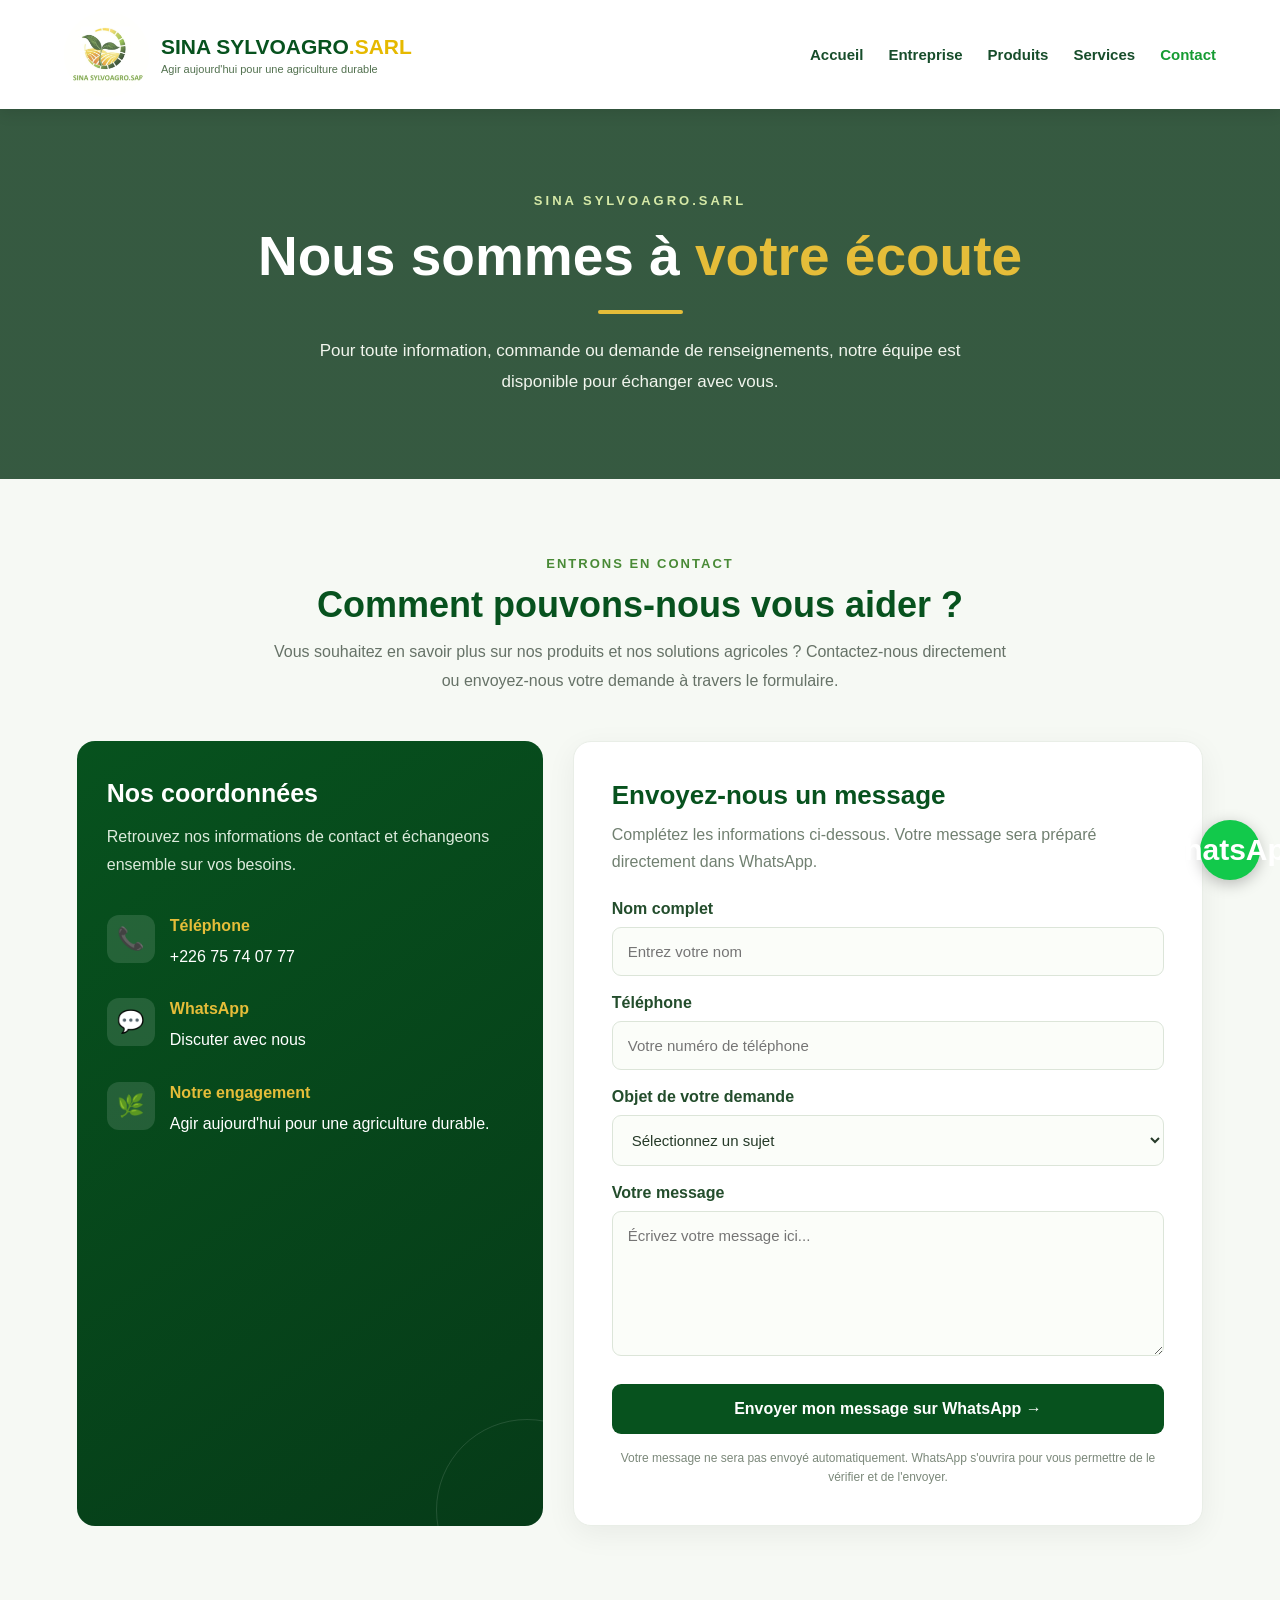
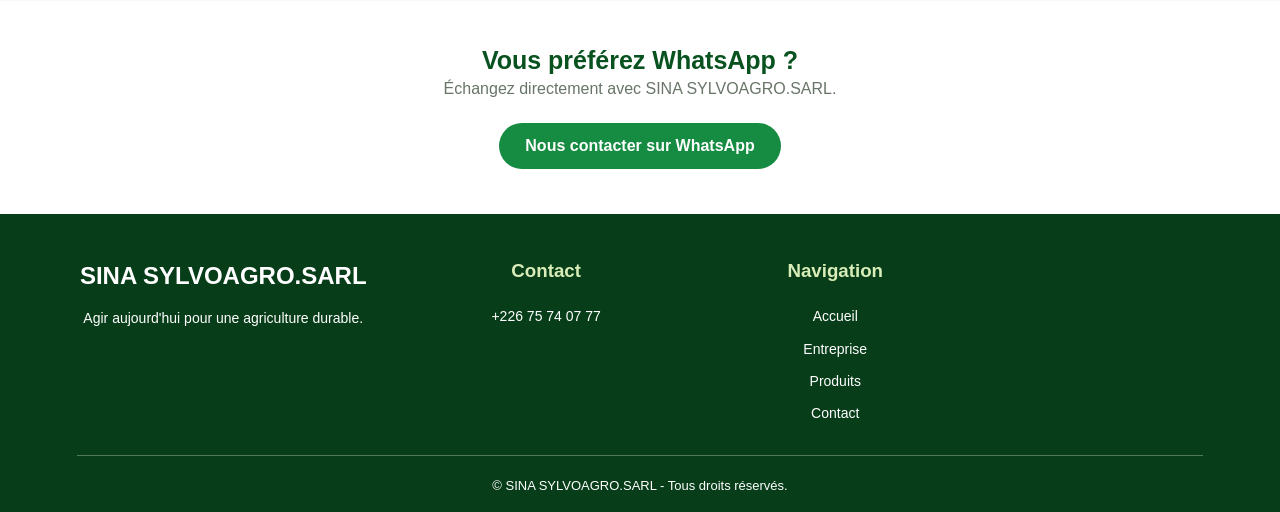
==== commit 168e6e77: "Amelioration du logo rond" ====
--- a/pages/contact.html
+++ b/pages/contact.html
@@ -317,7 +317,7 @@
 <header class="site-header">
 
     <a href="../index.html" class="identite">
-        <img src="../images/logo.png"
+        <img src="../images/logo-blanc.png"
              alt="Logo SINA SYLVOAGRO"
              class="logo-image">
 
--- a/style.css
+++ b/style.css
@@ -263,9 +263,11 @@
 }
 
 .logo-image {
-    width: 65px;
-    height: 65px;
-    object-fit: contain;
+    width: 85px;
+    height: 85px;
+    object-fit: cover;
+    border-radius: 50%;
+    flex-shrink: 0;
 }
 
 .nom-entreprise {
@@ -762,9 +764,11 @@
 }
 
 .footer-logo {
-    width: 65px;
-    height: 65px;
-    object-fit: contain;
+    width: 85px;
+    height: 85px;
+    object-fit: cover;
+    border-radius: 50%;
+    flex-shrink: 0;
 }
 
 .footer-contenu h3 {
@@ -867,8 +871,8 @@
     }
 
     .logo-image {
-        width: 48px;
-        height: 48px;
+        width: 60px;
+        height: 60px;
     }
 
     .nom-entreprise {
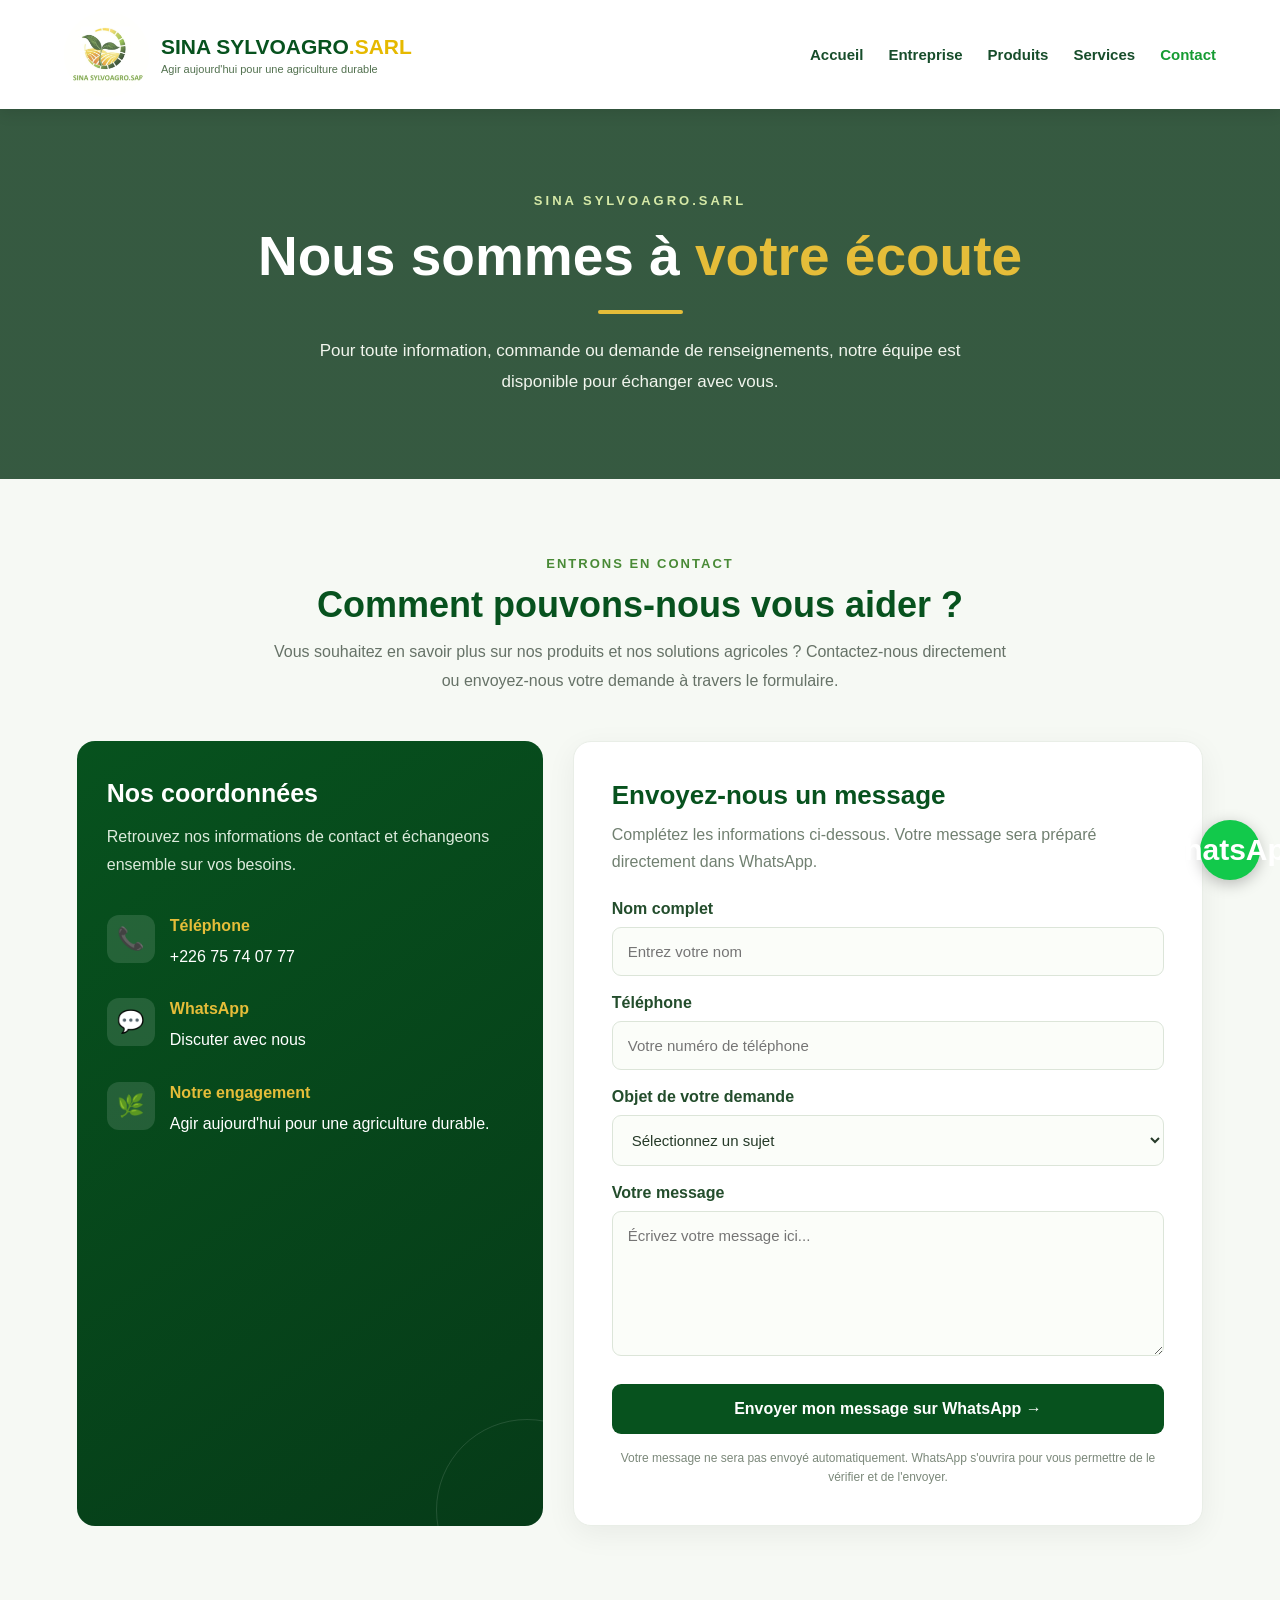
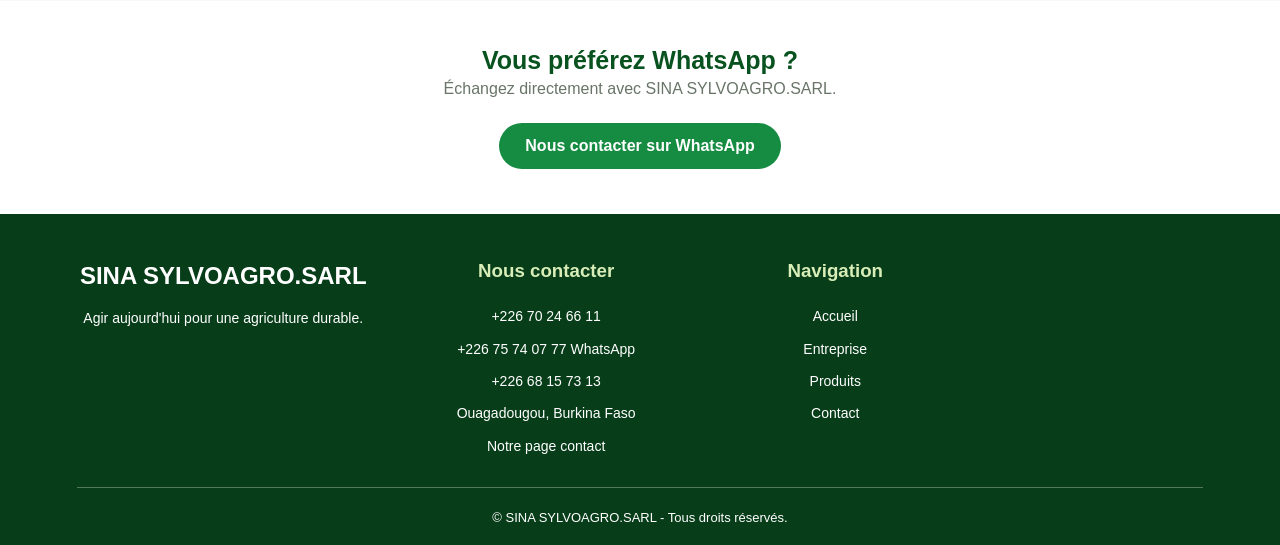
==== commit 5ed16cad: "Ajout des trois numeros de contact" ====
--- a/pages/contact.html
+++ b/pages/contact.html
@@ -549,8 +549,25 @@
         </div>
 
         <div class="footer-contact">
-            <h3>Contact</h3>
-            <p>+226 75 74 07 77</p>
+            <h3>Nous contacter</h3>
+
+            <p>
+                <a href="tel:+22670246611">+226 70 24 66 11</a>
+            </p>
+
+            <p>
+                <a href="tel:+22675740777">+226 75 74 07 77</a>
+                <a href="https://wa.me/22675740777"
+                   target="_blank"
+                   rel="noopener">WhatsApp</a>
+            </p>
+
+            <p>
+                <a href="tel:+22668157313">+226 68 15 73 13</a>
+            </p>
+
+            <p>Ouagadougou, Burkina Faso</p>
+            <a href="contact.html">Notre page contact</a>
         </div>
 
         <div class="footer-liens">
